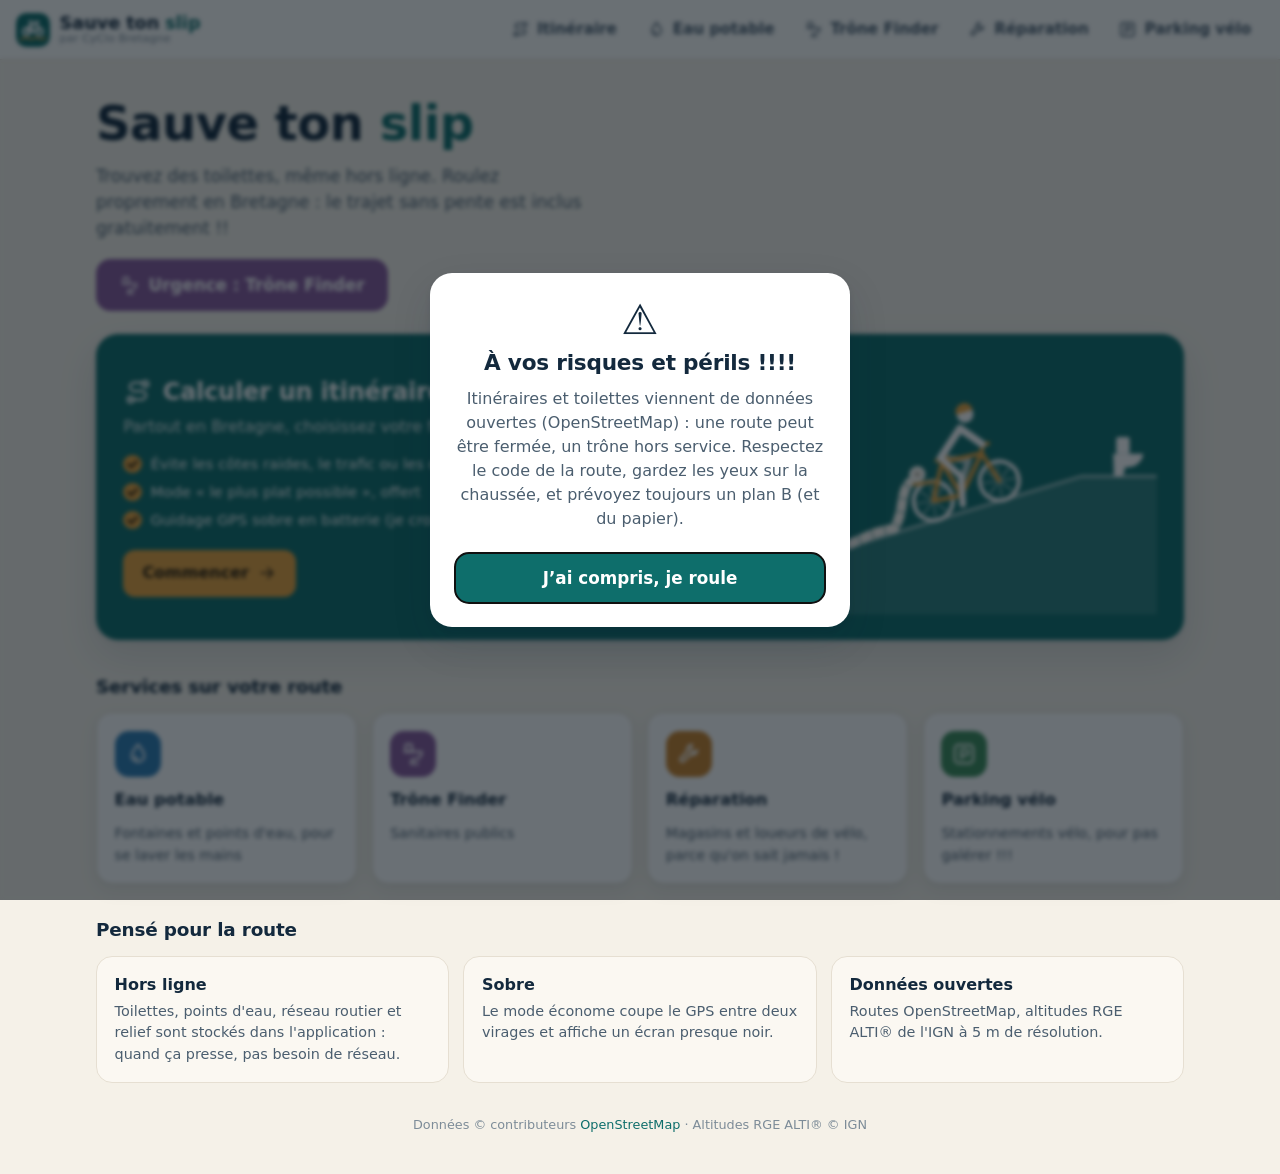
==== page/index.html @ 0b083598 "v0" ====
<!DOCTYPE html>
<html lang="fr">

<head>
	<meta charset="utf-8">
	<meta name="viewport" content="width=device-width, initial-scale=1, viewport-fit=cover">
	<meta http-equiv="Content-Security-Policy" content="default-src 'self'; script-src 'self'; style-src 'self' 'unsafe-inline'; img-src 'self' data: https://tile.openstreetmap.org; connect-src 'self'; worker-src 'self'; manifest-src 'self'; object-src 'none'; base-uri 'self'; form-action 'none'">
	<meta name="referrer" content="strict-origin-when-cross-origin">
	<title>Sauve ton slip</title>
	<meta name="description" content="Trouvez des toilettes même hors ligne, et roulez proprement en Bretagne : itinéraires vélo calculés sur votre téléphone, le trajet sans pente inclus gratuitement.">
	<link rel="manifest" href="../manifest.json">
	<meta name="theme-color" content="#F5F1E8" media="(prefers-color-scheme: light)">
	<meta name="theme-color" content="#0E1A24" media="(prefers-color-scheme: dark)">
	<meta name="apple-mobile-web-app-capable" content="yes">
	<meta name="mobile-web-app-capable" content="yes">
	<meta name="apple-mobile-web-app-title" content="Sauve ton slip">
	<link rel="apple-touch-icon" href="../img/apple-touch-icon.png">
	<link rel="icon" href="../img/logo.svg" type="image/svg+xml">
	<link rel="stylesheet" href="../css/cyclo.css">
	<style>
		.hero { padding: 2.2rem 0 1.4rem; }
		.hero h1 { font-size: clamp(1.9rem, 5vw, 3rem); font-weight: 800; max-width: 16ch; }
		.hero h1 em { font-style: normal; color: var(--brand); }
		.hero p { margin-top: .7rem; font-size: 1.08rem; color: var(--ink-2); max-width: 46ch; }

		.cta {
			display: grid; grid-template-columns: 1.1fr 1fr; align-items: center; gap: 1.5rem;
			background: var(--cta-bg); color: #fff; border-radius: 22px; padding: 1.6rem 1.7rem;
			box-shadow: var(--shadow-lg); text-decoration: none !important; overflow: hidden; position: relative;
		}
		.cta h2 { font-size: 1.5rem; font-weight: 800; display: flex; align-items: center; gap: .6rem; }
		.cta p { opacity: .9; margin-top: .45rem; }
		.cta ul { list-style: none; padding: 0; margin: .9rem 0 1.2rem; display: grid; gap: .35rem; font-size: .93rem; }
		.cta li { display: flex; align-items: center; gap: .55rem; }
		.cta li::before {
			content: ""; flex: none; width: 1.15rem; height: 1.15rem; border-radius: 50%;
			background: var(--accent) url("data:image/svg+xml,%3Csvg xmlns='http://www.w3.org/2000/svg' viewBox='0 0 16 16'%3E%3Cpath d='M4.5 8.3 7 10.7l4.6-5' fill='none' stroke='%232A1B05' stroke-width='2' stroke-linecap='round' stroke-linejoin='round'/%3E%3C/svg%3E") center / 100% no-repeat;
		}
		.cta .go { display: inline-flex; align-items: center; gap: .5rem; background: var(--accent); color: #2A1B05;
			font-weight: 750; padding: .7rem 1.2rem; border-radius: 12px; }
		.cta .go .icon { transition: transform .2s; }
		.cta:hover .go .icon { transform: translateX(4px); }
		.cta svg.art { width: 100%; height: auto; }
		.hero .sos { margin-top: 1.1rem; background: var(--c-toilet); border-color: var(--c-toilet); color: #fff; font-weight: 750; }
		.hero .sos:hover { filter: brightness(1.08); }

		.section-title { font-size: 1.15rem; font-weight: 750; margin: 2.2rem 0 .9rem; }
		.tiles { display: grid; grid-template-columns: repeat(4, 1fr); gap: .9rem; }
		.tile {
			display: flex; flex-direction: column; gap: .7rem; padding: 1.1rem; border-radius: var(--radius);
			background: var(--surface); border: 1px solid var(--line); box-shadow: var(--shadow);
			color: var(--ink); text-decoration: none !important; transition: transform .15s, box-shadow .15s;
		}
		.tile:hover { transform: translateY(-3px); box-shadow: var(--shadow-lg); }
		.tile .badge { width: 46px; height: 46px; border-radius: 14px; display: grid; place-items: center; color: #fff; }
		.tile .badge .icon { width: 26px; height: 26px; }
		.tile strong { font-size: 1.02rem; }
		.tile span { font-size: .88rem; color: var(--ink-2); }

		.why { display: grid; grid-template-columns: repeat(3, 1fr); gap: .9rem; }
		.why div { padding: 1rem 1.1rem; border-radius: var(--radius); background: var(--surface-2); border: 1px solid var(--line); }
		.why strong { display: block; margin-bottom: .25rem; }
		.why p { font-size: .9rem; color: var(--ink-2); }

		@media (max-width: 899px) {
			.cta { grid-template-columns: 1fr; padding: 1.3rem; }
			.cta svg.art { order: -1; max-height: 120px; }
			.tiles { grid-template-columns: repeat(2, 1fr); }
			.why { grid-template-columns: 1fr; }
			.hero { padding-top: 1.4rem; }
		}
	</style>
</head>

<body data-page="home">
	<main class="container">
		<section class="hero">
			<h1>Sauve ton <em>slip</em></h1>
			<p>Trouvez des toilettes, même hors ligne. Roulez proprement en Bretagne&nbsp;: le trajet sans pente est inclus gratuitement&nbsp;!!</p>
			<a class="btn btn-lg sos" href="../page/trone-finder/"><svg class="icon" aria-hidden="true"><use href="../img/icons.svg#i-toilet"/></svg>Urgence&nbsp;: Trône Finder</a>
		</section>

		<a class="cta" href="../page/route/">
			<div>
				<h2><svg class="icon" aria-hidden="true"><use href="../img/icons.svg#i-route"/></svg>Calculer un itinéraire</h2>
				<p>Partout en Bretagne, choisissez votre façon de rouler.</p>
				<ul>
					<li>Évite les côtes raides, le trafic ou les chemins</li>
					<li>Mode « le plus plat possible », offert</li>
					<li>Guidage GPS sobre en batterie (je crois, et j’espère pour vous)</li>
				</ul>
				<span class="go">Commencer <svg class="icon" aria-hidden="true"><use href="../img/icons.svg#i-arrow"/></svg></span>
			</div>
			<svg class="art" viewBox="0 0 320 170" role="img" aria-label="Un cycliste grimpe une côte vers un trône en déroulant du papier toilette derrière lui">
				<path d="M0 160 L270 78 H320 V170 H0z" fill="rgba(255,255,255,.12)"/><path d="M0 160 L270 78 H320" fill="none" stroke="rgba(255,255,255,.55)" stroke-width="2"/>
				<g transform="translate(300 78)" fill="#fff">
				<rect x="-7" y="-26" width="9" height="11" rx="1.5"/><path d="M-9 -15h20a10 10 0 0 1-10 9h-2l-1.5 6h-6z"/>
			</g>
				<g fill="none" stroke-linecap="butt">
				<path d="M157.7 80.8C147.7 86.8 153 102 145 113Q134 114.3 123 120.1Q112 125.5 101 126.8Q90 127.7 79 133.5Q68 138.8 57 140.2Q46 141 35 146.9Q24 152.2 13 153.6Q2 154.4 -9 160.2Q-20 165.6 -31 166.9" stroke="#FFFDF6" stroke-width="6.5"/>
				<path d="M157.7 80.8C147.7 86.8 153 102 145 113Q134 114.3 123 120.1Q112 125.5 101 126.8Q90 127.7 79 133.5Q68 138.8 57 140.2Q46 141 35 146.9Q24 152.2 13 153.6Q2 154.4 -9 160.2Q-20 165.6 -31 166.9" stroke="rgba(14,110,107,.45)" stroke-width="6.5" stroke-dasharray="1 8"><animate attributeName="stroke-dashoffset" from="0" to="-18" dur="1.1s" repeatCount="indefinite"/></path>
			</g>
				<g transform="translate(175 106.9) rotate(-16.9)" fill="none" stroke-linecap="round" stroke-linejoin="round">
				<path d="M13 -39L25.1 -25L13 -11" stroke="#C9D8D6" stroke-width="4.2" opacity=".9"><animate attributeName="d" dur="1.1s" repeatCount="indefinite" values="M13 -39L25.1 -25L13 -11;M13 -39L26.5 -26.4L13.5 -13.3;M13 -39L28 -28.2L14.8 -15.2;M13 -39L29.2 -30.1L16.7 -16.5;M13 -39L30.1 -31.8L19 -17;M13 -39L30.4 -32.7L21.3 -16.5;M13 -39L30.3 -32.4L23.2 -15.2;M13 -39L29.7 -31.1L24.5 -13.3;M13 -39L28.7 -29.1L25 -11;M13 -39L27.1 -27L24.5 -8.7;M13 -39L25.3 -25.1L23.2 -6.8;M13 -39L23.6 -23.8L21.3 -5.5;M13 -39L22.6 -23.2L19 -5;M13 -39L22.4 -23.1L16.7 -5.5;M13 -39L22.9 -23.4L14.8 -6.8;M13 -39L23.8 -24L13.5 -8.7;M13 -39L25.1 -25L13 -11"/></path>
				<circle cx="0" cy="-13" r="13" stroke="#fff" stroke-width="2.6"/><g><path d="M-11 -13H11M0 -24V-2M-7.8 -20.8L7.8 -5.2M-7.8 -5.2L7.8 -20.8" stroke="rgba(255,255,255,.55)" stroke-width="1"/><animateTransform attributeName="transform" type="rotate" from="0 0 -13" to="360 0 -13" dur="1.1s" repeatCount="indefinite"/></g>
				<circle cx="46" cy="-13" r="13" stroke="#fff" stroke-width="2.6"/><g><path d="M35 -13H57M46 -24V-2M38.2 -20.8L53.8 -5.2M38.2 -5.2L53.8 -20.8" stroke="rgba(255,255,255,.55)" stroke-width="1"/><animateTransform attributeName="transform" type="rotate" from="0 46 -13" to="360 46 -13" dur="1.1s" repeatCount="indefinite"/></g>
				<path d="M0 -13L19 -11L13 -36ZM13 -36L40 -34L19 -11M40 -34L46 -13M10 -38h7M40 -34l2-5h4" stroke="#E8A33D" stroke-width="2.8"/>
				<path d="M4 -25L-9 -27" stroke="#E8A33D" stroke-width="2.2"/>
				<circle cx="-5" cy="-33" r="5.5" fill="#FFFDF6" stroke="none"/><circle cx="-5" cy="-33" r="1.8" fill="#C7BFAF" stroke="none"/>
				<g><path d="M25 -11L13 -11" stroke="#fff" stroke-width="2"/><animateTransform attributeName="transform" type="rotate" from="0 19 -11" to="360 19 -11" dur="1.1s" repeatCount="indefinite"/></g>
				<path d="M13 -39L31 -54L42 -40" stroke="#fff" stroke-width="5"/>
				<circle cx="37" cy="-62" r="5.6" fill="#fff" stroke="none"/>
				<path d="M31 -63.5a6 6 0 0 1 12 0z" fill="#E8A33D" stroke="none"/>
				<path d="M13 -39L28.7 -29.1L25 -11" stroke="#fff" stroke-width="4.2" opacity="1"><animate attributeName="d" dur="1.1s" repeatCount="indefinite" values="M13 -39L28.7 -29.1L25 -11;M13 -39L27.1 -27L24.5 -8.7;M13 -39L25.3 -25.1L23.2 -6.8;M13 -39L23.6 -23.8L21.3 -5.5;M13 -39L22.6 -23.2L19 -5;M13 -39L22.4 -23.1L16.7 -5.5;M13 -39L22.9 -23.4L14.8 -6.8;M13 -39L23.8 -24L13.5 -8.7;M13 -39L25.1 -25L13 -11;M13 -39L26.5 -26.4L13.5 -13.3;M13 -39L28 -28.2L14.8 -15.2;M13 -39L29.2 -30.1L16.7 -16.5;M13 -39L30.1 -31.8L19 -17;M13 -39L30.4 -32.7L21.3 -16.5;M13 -39L30.3 -32.4L23.2 -15.2;M13 -39L29.7 -31.1L24.5 -13.3;M13 -39L28.7 -29.1L25 -11"/></path>
			</g>
			</svg>
		</a>

		<h2 class="section-title">Services sur votre route</h2>
		<div class="tiles">
			<a class="tile" href="../page/water/">
				<div class="badge" style="background: var(--c-water)"><svg class="icon"><use href="../img/icons.svg#i-water"/></svg></div>
				<strong>Eau potable</strong><span>Fontaines et points d'eau, pour se laver les mains</span>
			</a>
			<a class="tile" href="../page/trone-finder/">
				<div class="badge" style="background: var(--c-toilet)"><svg class="icon"><use href="../img/icons.svg#i-toilet"/></svg></div>
				<strong>Trône Finder</strong><span>Sanitaires publics</span>
			</a>
			<a class="tile" href="../page/repair/">
				<div class="badge" style="background: var(--c-repair)"><svg class="icon"><use href="../img/icons.svg#i-repair"/></svg></div>
				<strong>Réparation</strong><span>Magasins et loueurs de vélo, parce qu'on sait jamais !</span>
			</a>
			<a class="tile" href="../page/parking/">
				<div class="badge" style="background: var(--c-parking)"><svg class="icon"><use href="../img/icons.svg#i-parking"/></svg></div>
				<strong>Parking vélo</strong><span>Stationnements vélo, pour pas galérer !!!</span>
			</a>
		</div>

		<h2 class="section-title">Pensé pour la route</h2>
		<div class="why">
			<div><strong>Hors ligne</strong><p>Toilettes, points d'eau, réseau routier et relief sont stockés dans l'application : quand ça presse, pas besoin de réseau.</p></div>
			<div><strong>Sobre</strong><p>Le mode économe coupe le GPS entre deux virages et affiche un écran presque noir.</p></div>
			<div><strong>Données ouvertes</strong><p>Routes OpenStreetMap, altitudes RGE ALTI® de l'IGN à 5 m de résolution.</p></div>
		</div>
	</main>

	<footer class="footer">
		Données © contributeurs <a href="https://www.openstreetmap.org/copyright" target="_blank" rel="noopener">OpenStreetMap</a> · Altitudes RGE ALTI® © IGN
	</footer>
	<script src="../js/script/layout.js"></script>
</body>

</html>
---- css/cyclo.css ----
/* ==========================================================================
   Sauve ton slip — feuille de style unique (remplace Bulma)
   Palette « côte bretonne » : sable, encre marine, vert océan, ocre d'ajonc.
   ========================================================================== */

:root {
	--bg: #F5F1E8;            /* sable clair */
	--surface: #FFFFFF;
	--surface-2: #FBF8F2;
	--line: #E6DFD2;
	--ink: #13293D;           /* encre marine */
	--ink-2: #4B5E6F;
	--ink-3: #7D8C98;
	--brand: #0E6E6B;         /* vert océan */
	--brand-strong: #0A5452;
	--brand-soft: #DCEFEC;
	--on-brand: #FFFFFF;
	--accent: #E8A33D;        /* ocre / ajonc */
	--cta-bg: #0E6E6B;
	--danger: #C8402F;

	--c-water: #2E7DB5;
	--c-toilet: #8A5A9E;
	--c-repair: #C9822B;
	--c-parking: #3C8D5A;
	--c-route: var(--brand);

	--radius: 16px;
	--radius-sm: 10px;
	--shadow: 0 1px 2px rgba(19, 41, 61, .06), 0 6px 20px rgba(19, 41, 61, .07);
	--shadow-lg: 0 2px 6px rgba(19, 41, 61, .08), 0 16px 40px rgba(19, 41, 61, .12);
	--appbar-h: 60px;
	--tabbar-h: 0px;
	--font: system-ui, -apple-system, "Segoe UI", Roboto, "Helvetica Neue", Arial, sans-serif;
	color-scheme: light;
}

@media (prefers-color-scheme: dark) {
	:root {
		--bg: #0E1A24;
		--surface: #152431;
		--surface-2: #1A2C3B;
		--line: #26394A;
		--ink: #E8EEF2;
		--ink-2: #A9B8C4;
		--ink-3: #7B8D9B;
		--brand: #2BA59F;
		--brand-strong: #49C2BB;
		--brand-soft: #173D3E;
		--on-brand: #04201F;
		--cta-bg: #12514E;
		--shadow: 0 1px 2px rgba(0, 0, 0, .3), 0 6px 20px rgba(0, 0, 0, .25);
		--shadow-lg: 0 2px 6px rgba(0, 0, 0, .35), 0 16px 40px rgba(0, 0, 0, .4);
		color-scheme: dark;
	}
}

@media (max-width: 899px) {
	:root { --tabbar-h: calc(64px + env(safe-area-inset-bottom)); --appbar-h: 56px; }
}

/* ---------------------------------------------------------------- base */
*, *::before, *::after { box-sizing: border-box; }
html { -webkit-text-size-adjust: 100%; }
body {
	margin: 0; min-height: 100dvh;
	background: var(--bg); color: var(--ink);
	font: 16px/1.5 var(--font);
	-webkit-font-smoothing: antialiased;
	padding-bottom: var(--tabbar-h);
}
a { color: var(--brand); text-decoration: none; }
a:hover { text-decoration: underline; }
h1, h2, h3 { margin: 0; line-height: 1.2; letter-spacing: -0.01em; }
p { margin: 0; }
button, input { font: inherit; color: inherit; }
.is-hidden { display: none !important; }
.muted { color: var(--ink-2); }
.small { font-size: .85rem; }
.tiny { font-size: .75rem; color: var(--ink-3); }
.icon { width: 1.25em; height: 1.25em; flex: none; vertical-align: -0.25em; }
.sr-only { position: absolute; width: 1px; height: 1px; overflow: hidden; clip: rect(0 0 0 0); }

/* ---------------------------------------------------------------- barre du haut */
.appbar {
	position: sticky; top: 0; z-index: 50;
	height: var(--appbar-h);
	display: flex; align-items: center; gap: 1.5rem;
	padding: 0 max(1rem, env(safe-area-inset-left));
	background: color-mix(in srgb, var(--surface) 88%, transparent);
	backdrop-filter: saturate(1.4) blur(10px);
	-webkit-backdrop-filter: saturate(1.4) blur(10px);
	border-bottom: 1px solid var(--line);
}
.brand { display: flex; align-items: center; gap: .6rem; color: var(--ink); font-weight: 750; font-size: 1.1rem; }
.brand:hover { text-decoration: none; }
.brand img { width: 34px; height: 34px; border-radius: 10px; }
.brand-nom { display: flex; flex-direction: column; line-height: 1.1; }
.brand-nom b { font-weight: inherit; }
.brand-nom span { color: var(--brand); font-weight: 800; }
.brand-nom small { font-size: .7rem; font-weight: 500; color: var(--ink-3); letter-spacing: .01em; }
.topnav { display: flex; gap: .25rem; margin-left: auto; }
.topnav a {
	display: flex; align-items: center; gap: .45rem;
	padding: .5rem .8rem; border-radius: 999px;
	color: var(--ink-2); font-weight: 550; font-size: .95rem;
}
.topnav a:hover { background: var(--surface-2); color: var(--ink); text-decoration: none; }
.topnav a[aria-current="page"] { background: var(--brand-soft); color: var(--brand-strong); }

/* ---------------------------------------------------------------- barre d'onglets (mobile) */
.tabbar { display: none; }
@media (max-width: 899px) {
	.topnav { display: none; }
	.tabbar {
		display: grid; grid-template-columns: repeat(5, 1fr);
		position: fixed; left: 0; right: 0; bottom: 0; z-index: 60;
		height: var(--tabbar-h); padding-bottom: env(safe-area-inset-bottom);
		background: var(--surface); border-top: 1px solid var(--line);
	}
	.tabbar a {
		display: flex; flex-direction: column; align-items: center; justify-content: center; gap: 3px;
		color: var(--ink-3); font-size: .7rem; font-weight: 600; text-decoration: none;
	}
	.tabbar a .icon { width: 24px; height: 24px; }
	.tabbar a[aria-current="page"] { color: var(--brand); }
	.tabbar a[aria-current="page"] .icon { background: var(--brand-soft); border-radius: 999px; padding: 3px 14px; width: 54px; height: 30px; }
}

/* ---------------------------------------------------------------- composants */
.container { width: 100%; max-width: 1120px; margin: 0 auto; padding: 0 1rem; }

.card {
	background: var(--surface); border: 1px solid var(--line);
	border-radius: var(--radius); box-shadow: var(--shadow);
	padding: 1.1rem 1.2rem;
}
.card + .card { margin-top: .9rem; }
.card-title { display: flex; align-items: center; gap: .5rem; font-size: 1rem; font-weight: 700; margin-bottom: .8rem; }
.card-title .icon { color: var(--brand); }

.btn {
	display: inline-flex; align-items: center; justify-content: center; gap: .5rem;
	min-height: 42px; padding: .55rem 1rem;
	border-radius: var(--radius-sm); border: 1px solid var(--line);
	background: var(--surface); color: var(--ink);
	font-weight: 650; font-size: .95rem; cursor: pointer;
	transition: background .15s, border-color .15s, transform .1s;
}
.btn:hover { border-color: var(--ink-3); text-decoration: none; }
.btn:active { transform: scale(.98); }
.btn-primary { background: var(--brand); border-color: var(--brand); color: var(--on-brand); }
.btn-primary:hover { background: var(--brand-strong); border-color: var(--brand-strong); }
.btn-ghost { background: transparent; border-color: transparent; color: var(--ink-2); }
.btn-ghost:hover { background: var(--surface-2); border-color: transparent; }
.btn-sm { min-height: 34px; padding: .35rem .75rem; font-size: .85rem; border-radius: 8px; }
.btn-lg { min-height: 52px; padding: .75rem 1.4rem; font-size: 1.05rem; border-radius: 14px; }
.btn-block { width: 100%; }
.btn-row { display: flex; gap: .6rem; flex-wrap: wrap; }
.btn-row .btn-primary { flex: 1; }

/* sélecteur segmenté (profils) */
.segmented { display: grid; grid-template-columns: repeat(4, 1fr); gap: 4px; padding: 4px; background: var(--surface-2); border: 1px solid var(--line); border-radius: 12px; }
.segmented button {
	border: 0; background: transparent; border-radius: 9px; padding: .45rem .3rem;
	font-size: .85rem; font-weight: 600; color: var(--ink-2); cursor: pointer;
}
.segmented button.is-active { background: var(--surface); color: var(--brand-strong); box-shadow: 0 1px 3px rgba(19, 41, 61, .15); }

/* curseurs */
.field { margin-top: .9rem; }
.field label { display: flex; justify-content: space-between; font-size: .88rem; font-weight: 600; color: var(--ink-2); }
.field label output, .field label span.val { color: var(--ink); font-variant-numeric: tabular-nums; }
input[type=range] { width: 100%; accent-color: var(--brand); margin: .35rem 0 0; }
input[type=range]:disabled { opacity: .4; }
.check { display: inline-flex; align-items: center; gap: .45rem; font-size: .9rem; color: var(--ink-2); cursor: pointer; }
.check input { accent-color: var(--brand); width: 18px; height: 18px; }
.checks { display: flex; gap: 1.2rem; flex-wrap: wrap; margin-top: 1rem; }

/* interrupteur */
.switch { display: flex; align-items: center; justify-content: space-between; gap: 1rem; cursor: pointer; }
.switch input { appearance: none; -webkit-appearance: none; width: 46px; height: 28px; border-radius: 999px; background: var(--line); position: relative; flex: none; cursor: pointer; transition: background .2s; }
.switch input::after { content: ""; position: absolute; top: 3px; left: 3px; width: 22px; height: 22px; border-radius: 50%; background: #fff; box-shadow: 0 1px 3px rgba(0, 0, 0, .25); transition: transform .2s; }
.switch input:checked { background: var(--brand); }
.switch input:checked::after { transform: translateX(18px); }

/* repli (details) */
details.fold > summary { list-style: none; cursor: pointer; display: flex; align-items: center; gap: .5rem; font-weight: 700; }
details.fold > summary::-webkit-details-marker { display: none; }
details.fold > summary .icon.chev { margin-left: auto; color: var(--ink-3); transition: transform .2s; }
details.fold[open] > summary .icon.chev { transform: rotate(180deg); }
details.fold > summary .icon:first-child { color: var(--brand); }
details.fold-sub { margin-top: .8rem; border-top: 1px solid var(--line); padding-top: .7rem; }
details.fold-sub > summary { font-weight: 600; font-size: .9rem; color: var(--ink-2); }
.speeds { margin-top: 1.2rem; padding-top: .9rem; border-top: 1px dashed var(--line); }
.speeds-title { font-weight: 700; font-size: .95rem; }

/* statistiques */
.stats { display: grid; grid-template-columns: repeat(4, 1fr); gap: .5rem; }
.stat { background: var(--surface-2); border-radius: 12px; padding: .55rem .6rem; }
.stat .k { display: flex; align-items: center; gap: .3rem; font-size: .72rem; font-weight: 600; color: var(--ink-3); text-transform: uppercase; letter-spacing: .04em; }
.stat .k .icon { width: 14px; height: 14px; }
.stat .v { font-size: 1.15rem; font-weight: 750; font-variant-numeric: tabular-nums; white-space: nowrap; }

/* pastille */
.pill {
	display: inline-flex; align-items: center; gap: .5rem;
	background: var(--surface); color: var(--ink); border: 1px solid var(--line);
	border-radius: 999px; padding: .45rem .9rem .45rem .5rem; box-shadow: var(--shadow);
	font-weight: 650;
}
.pill .dot { width: 30px; height: 30px; border-radius: 50%; display: grid; place-items: center; color: #fff; }
.pill .dot .icon { width: 18px; height: 18px; }

/* légende des pentes */
.legend { display: flex; flex-wrap: wrap; gap: .35rem .9rem; font-size: .78rem; color: var(--ink-2); }
.legend i { display: inline-block; width: 18px; height: 6px; border-radius: 3px; margin-right: .3rem; vertical-align: middle; }

/* ---------------------------------------------------------------- mise en page panneau + carte
   ordinateur : panneau à gauche, carte plein écran à droite ; smartphone : carte en haut, panneau dessous */
.planner { display: grid; grid-template-columns: 410px 1fr; height: calc(100dvh - var(--appbar-h)); }
.panel { overflow-y: auto; padding: 1.1rem 1rem 1.5rem; border-right: 1px solid var(--line); background: var(--bg); }
.panel h1 { font-size: 1.45rem; font-weight: 800; margin: .2rem .2rem 1rem; }
.mapwrap { position: relative; }
.mapwrap #map { position: absolute; inset: 0; }
@media (max-width: 899px) {
	.planner { display: flex; flex-direction: column; height: auto; }
	.mapwrap { order: -1; height: 52dvh; }
	.panel { overflow: visible; border-right: 0; padding-top: .9rem; }
	.panel h1 { display: none; }
}

/* ---------------------------------------------------------------- pages de services */
.svc-head { display: flex; align-items: center; gap: .8rem; margin: .2rem .2rem 1rem; }
.svc-head .badge { width: 46px; height: 46px; border-radius: 14px; display: grid; place-items: center; color: #fff; flex: none; }
.svc-head .badge .icon { width: 26px; height: 26px; }
.svc-head h1 { margin: 0; }
.svc-head p { font-size: .88rem; color: var(--ink-2); margin-top: .15rem; }
@media (max-width: 899px) { .svc-head { margin-top: 0; } .svc-head h1 { display: block; font-size: 1.2rem; } }

.chips { display: flex; gap: .4rem; flex-wrap: wrap; margin-top: .85rem; }
.chip { border: 1px solid var(--line); background: var(--surface); border-radius: 999px; padding: .32rem .75rem;
	font-size: .85rem; font-weight: 600; color: var(--ink-2); cursor: pointer; }
.chip .n { color: var(--ink-3); font-weight: 500; margin-left: .2rem; }
.chip.is-active { background: var(--brand-soft); border-color: transparent; color: var(--brand-strong); }
.chip:not(.is-active) { opacity: .75; }

.poi-list { list-style: none; margin: 0; padding: 0; }
.poi-list li + li { border-top: 1px solid var(--line); }
.poi-list button { display: flex; align-items: center; gap: .75rem; width: 100%; padding: .6rem .4rem; border: 0; background: none;
	text-align: left; border-radius: 10px; cursor: pointer; }
.poi-list button:hover { background: var(--surface-2); }
.poi-list button.is-selected { background: var(--brand-soft); }
.poi-dot { width: 32px; height: 32px; border-radius: 50%; display: grid; place-items: center; color: #fff; flex: none; }
.poi-dot .icon { width: 17px; height: 17px; }
.poi-main { flex: 1; min-width: 0; }
.poi-main strong { display: block; white-space: nowrap; overflow: hidden; text-overflow: ellipsis; font-size: .93rem; }
.poi-main span { font-size: .8rem; color: var(--ink-3); }
.poi-dist { font-weight: 700; font-size: .88rem; font-variant-numeric: tabular-nums; color: var(--ink-2); white-space: nowrap; }

.detail-head { display: flex; align-items: flex-start; gap: .75rem; }
.detail-head .poi-dot { width: 40px; height: 40px; }
.detail-head .poi-dot .icon { width: 22px; height: 22px; }
.detail-head h2 { font-size: 1.1rem; font-weight: 750; }
.detail-head p { font-size: .85rem; color: var(--ink-2); }
.detail-close { margin-left: auto; }
.detail-msg { margin-top: .7rem; font-size: .88rem; color: var(--ink-2); }
.detail-msg:empty { display: none; }
#detail .stats { margin-top: .9rem; grid-template-columns: repeat(3, 1fr); }
#detail .btn-row { margin-top: .9rem; }

/* ---------------------------------------------------------------- pied de page */
.footer { padding: 2rem 1rem 2.5rem; text-align: center; font-size: .8rem; color: var(--ink-3); }

/* ---------------------------------------------------------------- OpenLayers : contrôles harmonisés */
.ol-control { background: transparent !important; }
.ol-zoom button, .ol-control button {
	background: var(--surface) !important; color: var(--ink) !important;
	border: 1px solid var(--line) !important; border-radius: 10px !important;
	width: 36px !important; height: 36px !important; font-size: 1.2rem !important; margin: 3px !important;
	box-shadow: var(--shadow);
}
.ol-scale-line { background: color-mix(in srgb, var(--surface) 85%, transparent) !important; border-radius: 8px !important; }
.ol-scale-line-inner { color: var(--ink-2) !important; border-color: var(--ink-2) !important; }
.ol-attribution { border-radius: 8px 0 0 0 !important; }

/* ---------------------------------------------------------------- avertissements (layout.js : avertir) */
dialog.alerte {
	max-width: min(420px, calc(100vw - 2rem)); padding: 1.6rem 1.5rem 1.4rem; border: 0; border-radius: 22px;
	background: var(--surface); color: var(--ink); box-shadow: var(--shadow-lg); text-align: center;
}
dialog.alerte::backdrop { background: rgba(8, 18, 26, .6); backdrop-filter: blur(2px); }
dialog.alerte .alerte-emoji { font-size: 2.6rem; line-height: 1; margin-bottom: .6rem; }
dialog.alerte h2 { font-size: 1.35rem; font-weight: 800; }
dialog.alerte p { margin: .7rem 0 1.3rem; color: var(--ink-2); }
dialog.alerte .btn { width: 100%; justify-content: center; }
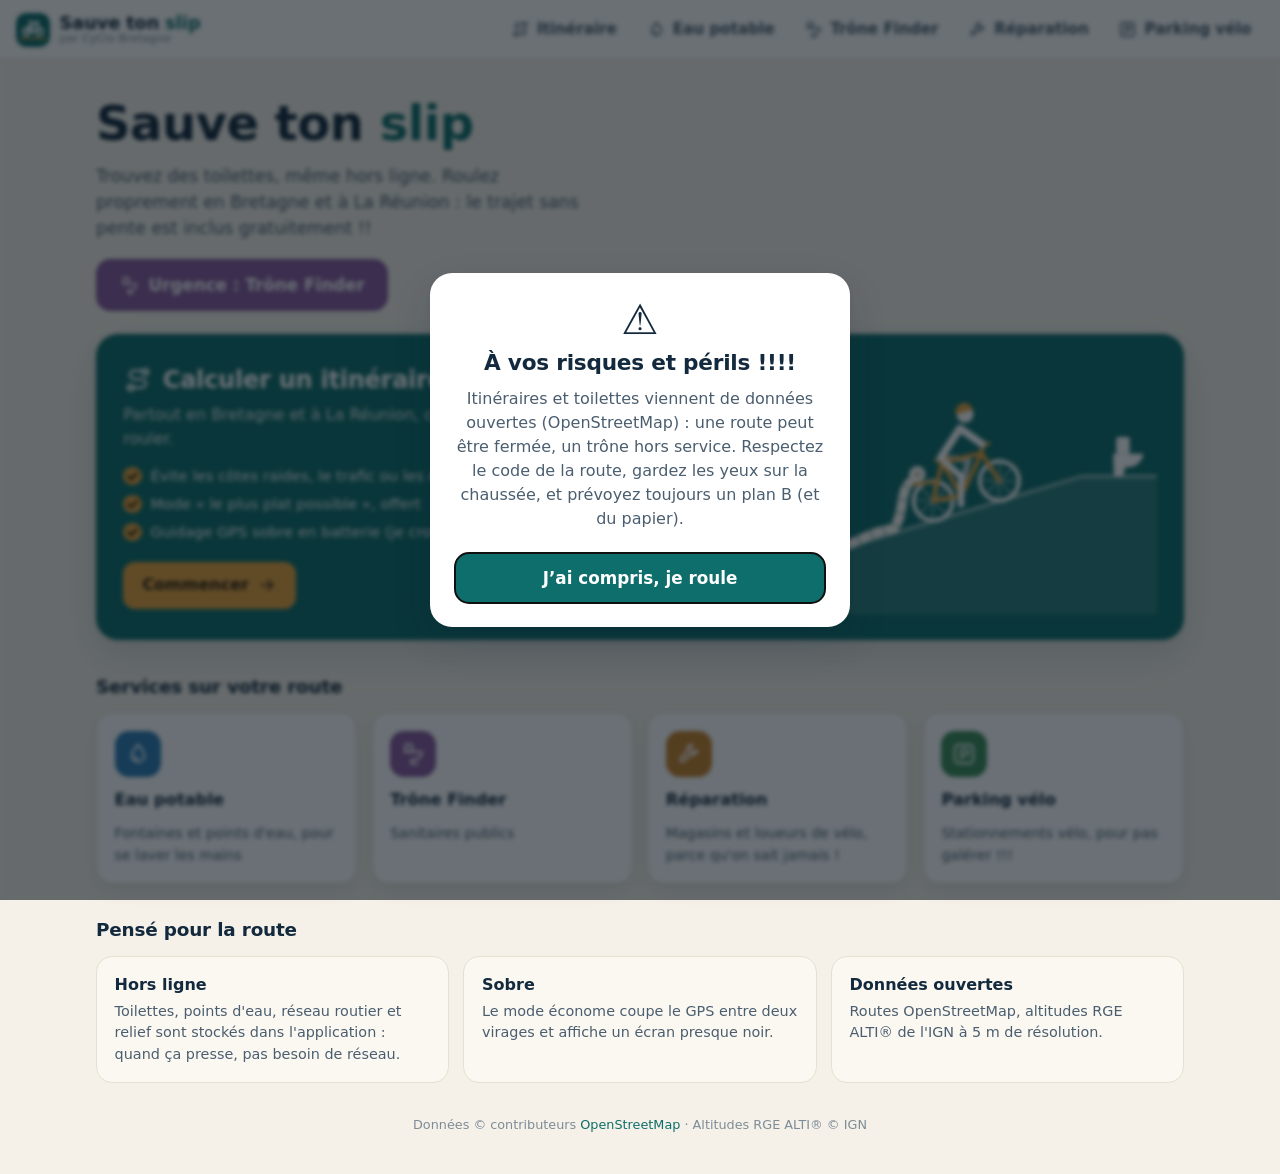
==== commit e3eda352: "ajout Réunion et coloration segment découpé" ====
--- a/page/index.html
+++ b/page/index.html
@@ -7,7 +7,7 @@
 	<meta http-equiv="Content-Security-Policy" content="default-src 'self'; script-src 'self'; style-src 'self' 'unsafe-inline'; img-src 'self' data: https://tile.openstreetmap.org; connect-src 'self'; worker-src 'self'; manifest-src 'self'; object-src 'none'; base-uri 'self'; form-action 'none'">
 	<meta name="referrer" content="strict-origin-when-cross-origin">
 	<title>Sauve ton slip</title>
-	<meta name="description" content="Trouvez des toilettes même hors ligne, et roulez proprement en Bretagne : itinéraires vélo calculés sur votre téléphone, le trajet sans pente inclus gratuitement.">
+	<meta name="description" content="Trouvez des toilettes même hors ligne, et roulez proprement en Bretagne et à La Réunion : itinéraires vélo calculés sur votre téléphone, le trajet sans pente inclus gratuitement.">
 	<link rel="manifest" href="../manifest.json">
 	<meta name="theme-color" content="#F5F1E8" media="(prefers-color-scheme: light)">
 	<meta name="theme-color" content="#0E1A24" media="(prefers-color-scheme: dark)">
@@ -76,14 +76,14 @@
 	<main class="container">
 		<section class="hero">
 			<h1>Sauve ton <em>slip</em></h1>
-			<p>Trouvez des toilettes, même hors ligne. Roulez proprement en Bretagne&nbsp;: le trajet sans pente est inclus gratuitement&nbsp;!!</p>
+			<p>Trouvez des toilettes, même hors ligne. Roulez proprement en Bretagne et à La Réunion&nbsp;: le trajet sans pente est inclus gratuitement&nbsp;!!</p>
 			<a class="btn btn-lg sos" href="../page/trone-finder/"><svg class="icon" aria-hidden="true"><use href="../img/icons.svg#i-toilet"/></svg>Urgence&nbsp;: Trône Finder</a>
 		</section>
 
 		<a class="cta" href="../page/route/">
 			<div>
 				<h2><svg class="icon" aria-hidden="true"><use href="../img/icons.svg#i-route"/></svg>Calculer un itinéraire</h2>
-				<p>Partout en Bretagne, choisissez votre façon de rouler.</p>
+				<p>Partout en Bretagne et à La Réunion, choisissez votre façon de rouler.</p>
 				<ul>
 					<li>Évite les côtes raides, le trafic ou les chemins</li>
 					<li>Mode « le plus plat possible », offert</li>
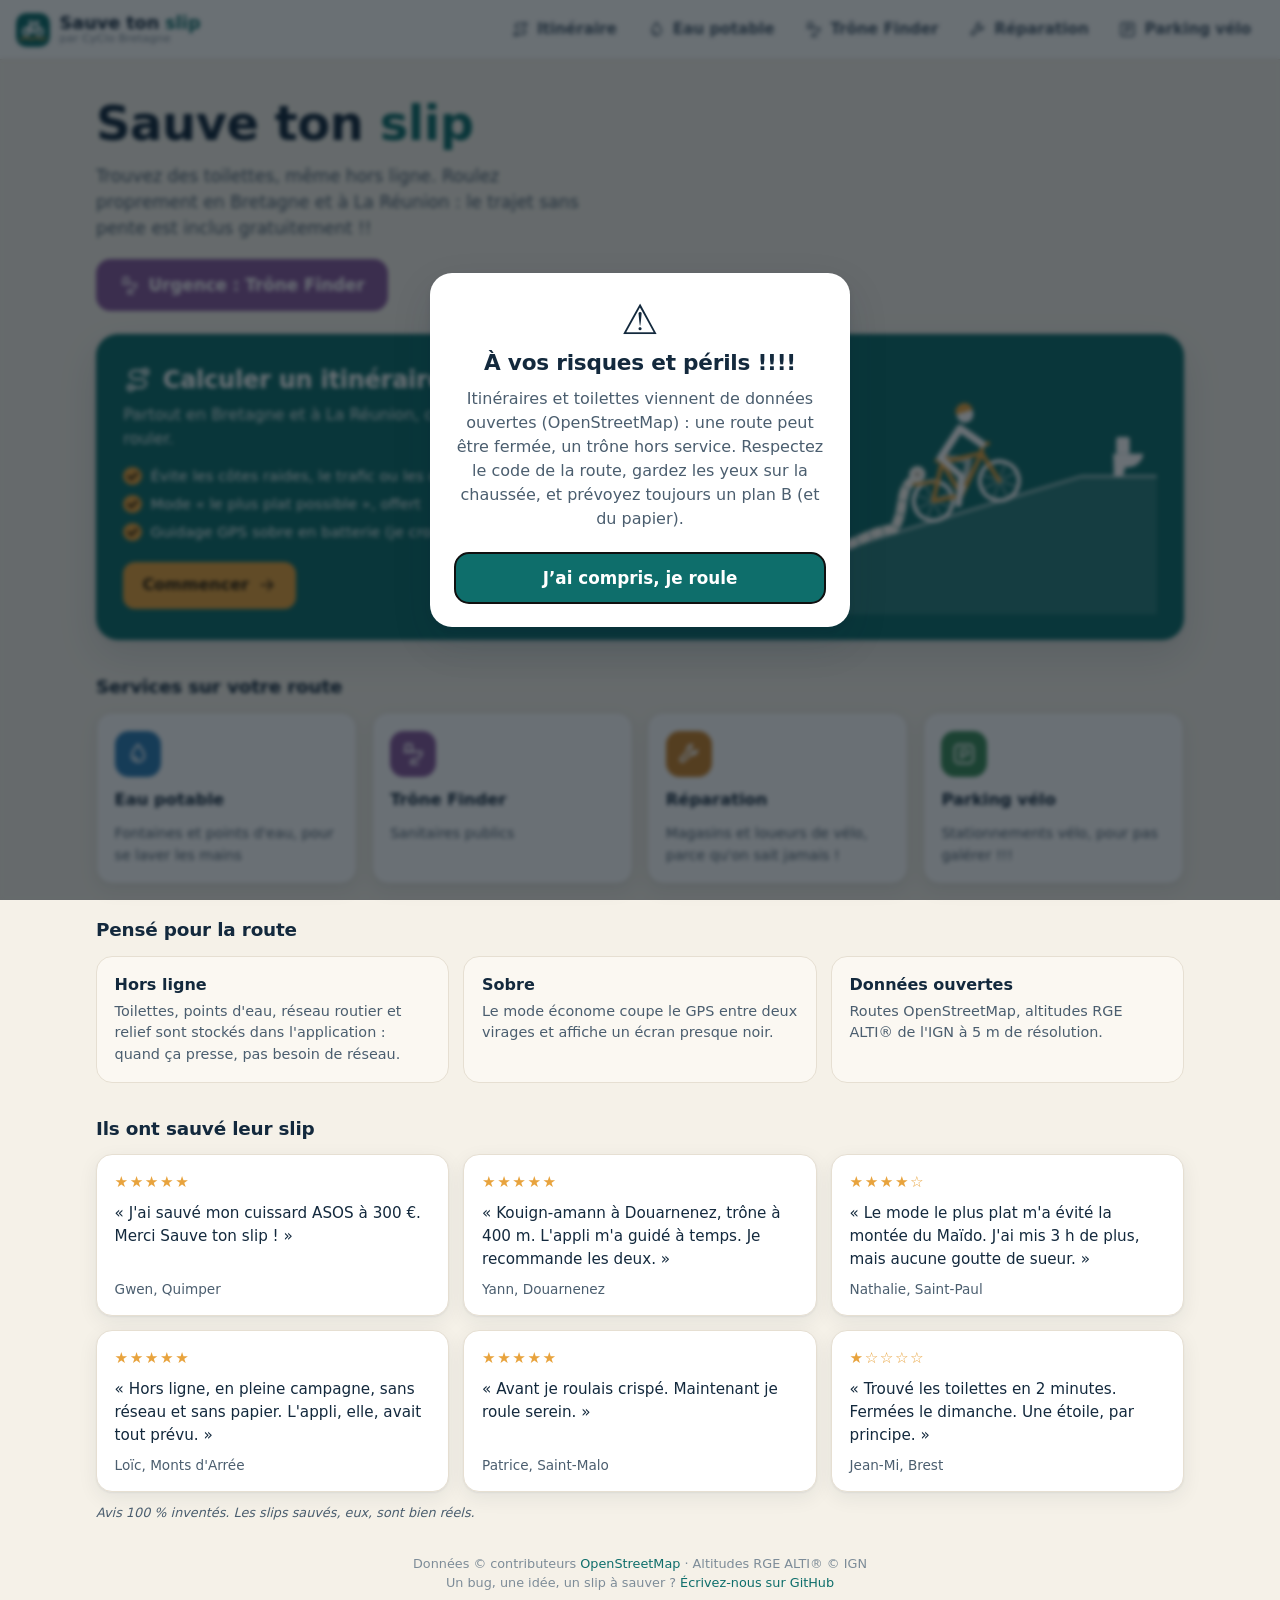
==== commit 8ba75be2: "avis utilisateur et contact" ====
--- a/page/index.html
+++ b/page/index.html
@@ -62,11 +62,19 @@
 		.why strong { display: block; margin-bottom: .25rem; }
 		.why p { font-size: .9rem; color: var(--ink-2); }
 
+		.avis { display: grid; grid-template-columns: repeat(3, 1fr); gap: .9rem; }
+		.avis figure { margin: 0; padding: 1rem 1.1rem; border-radius: var(--radius); background: var(--surface); border: 1px solid var(--line); box-shadow: var(--shadow); display: flex; flex-direction: column; gap: .5rem; }
+		.avis .stars { color: var(--accent); letter-spacing: .1em; font-size: .95rem; }
+		.avis blockquote { margin: 0; font-size: .95rem; }
+		.avis figcaption { margin-top: auto; font-size: .85rem; color: var(--ink-2); }
+		.avis-note { margin-top: .7rem; font-size: .8rem; color: var(--ink-2); font-style: italic; }
+
 		@media (max-width: 899px) {
 			.cta { grid-template-columns: 1fr; padding: 1.3rem; }
 			.cta svg.art { order: -1; max-height: 120px; }
 			.tiles { grid-template-columns: repeat(2, 1fr); }
 			.why { grid-template-columns: 1fr; }
+			.avis { grid-template-columns: 1fr; }
 			.hero { padding-top: 1.4rem; }
 		}
 	</style>
@@ -142,10 +150,21 @@
 			<div><strong>Sobre</strong><p>Le mode économe coupe le GPS entre deux virages et affiche un écran presque noir.</p></div>
 			<div><strong>Données ouvertes</strong><p>Routes OpenStreetMap, altitudes RGE ALTI® de l'IGN à 5 m de résolution.</p></div>
 		</div>
+		<h2 class="section-title">Ils ont sauvé leur slip</h2>
+		<div class="avis">
+			<figure><div class="stars" aria-label="5 étoiles sur 5">★★★★★</div><blockquote>«&nbsp;J'ai sauvé mon cuissard ASOS à 300&nbsp;€. Merci Sauve ton slip&nbsp;!&nbsp;»</blockquote><figcaption>Gwen, Quimper</figcaption></figure>
+			<figure><div class="stars" aria-label="5 étoiles sur 5">★★★★★</div><blockquote>«&nbsp;Kouign-amann à Douarnenez, trône à 400&nbsp;m. L'appli m'a guidé à temps. Je recommande les deux.&nbsp;»</blockquote><figcaption>Yann, Douarnenez</figcaption></figure>
+			<figure><div class="stars" aria-label="4 étoiles sur 5">★★★★☆</div><blockquote>«&nbsp;Le mode le plus plat m'a évité la montée du Maïdo. J'ai mis 3&nbsp;h de plus, mais aucune goutte de sueur.&nbsp;»</blockquote><figcaption>Nathalie, Saint-Paul</figcaption></figure>
+			<figure><div class="stars" aria-label="5 étoiles sur 5">★★★★★</div><blockquote>«&nbsp;Hors ligne, en pleine campagne, sans réseau et sans papier. L'appli, elle, avait tout prévu.&nbsp;»</blockquote><figcaption>Loïc, Monts d'Arrée</figcaption></figure>
+			<figure><div class="stars" aria-label="5 étoiles sur 5">★★★★★</div><blockquote>«&nbsp;Avant je roulais crispé. Maintenant je roule serein.&nbsp;»</blockquote><figcaption>Patrice, Saint-Malo</figcaption></figure>
+			<figure><div class="stars" aria-label="1 étoile sur 5">★☆☆☆☆</div><blockquote>«&nbsp;Trouvé les toilettes en 2&nbsp;minutes. Fermées le dimanche. Une étoile, par principe.&nbsp;»</blockquote><figcaption>Jean-Mi, Brest</figcaption></figure>
+		</div>
+		<p class="avis-note">Avis 100&nbsp;% inventés. Les slips sauvés, eux, sont bien réels.</p>
 	</main>
 
 	<footer class="footer">
-		Données © contributeurs <a href="https://www.openstreetmap.org/copyright" target="_blank" rel="noopener">OpenStreetMap</a> · Altitudes RGE ALTI® © IGN
+		Données © contributeurs <a href="https://www.openstreetmap.org/copyright" target="_blank" rel="noopener">OpenStreetMap</a> · Altitudes RGE ALTI® © IGN<br>
+		Un bug, une idée, un slip à sauver&nbsp;? <a href="https://github.com/t-loree/sauve-ton-slip/issues" target="_blank" rel="noopener">Écrivez-nous sur GitHub</a>
 	</footer>
 	<script src="../js/script/layout.js"></script>
 </body>
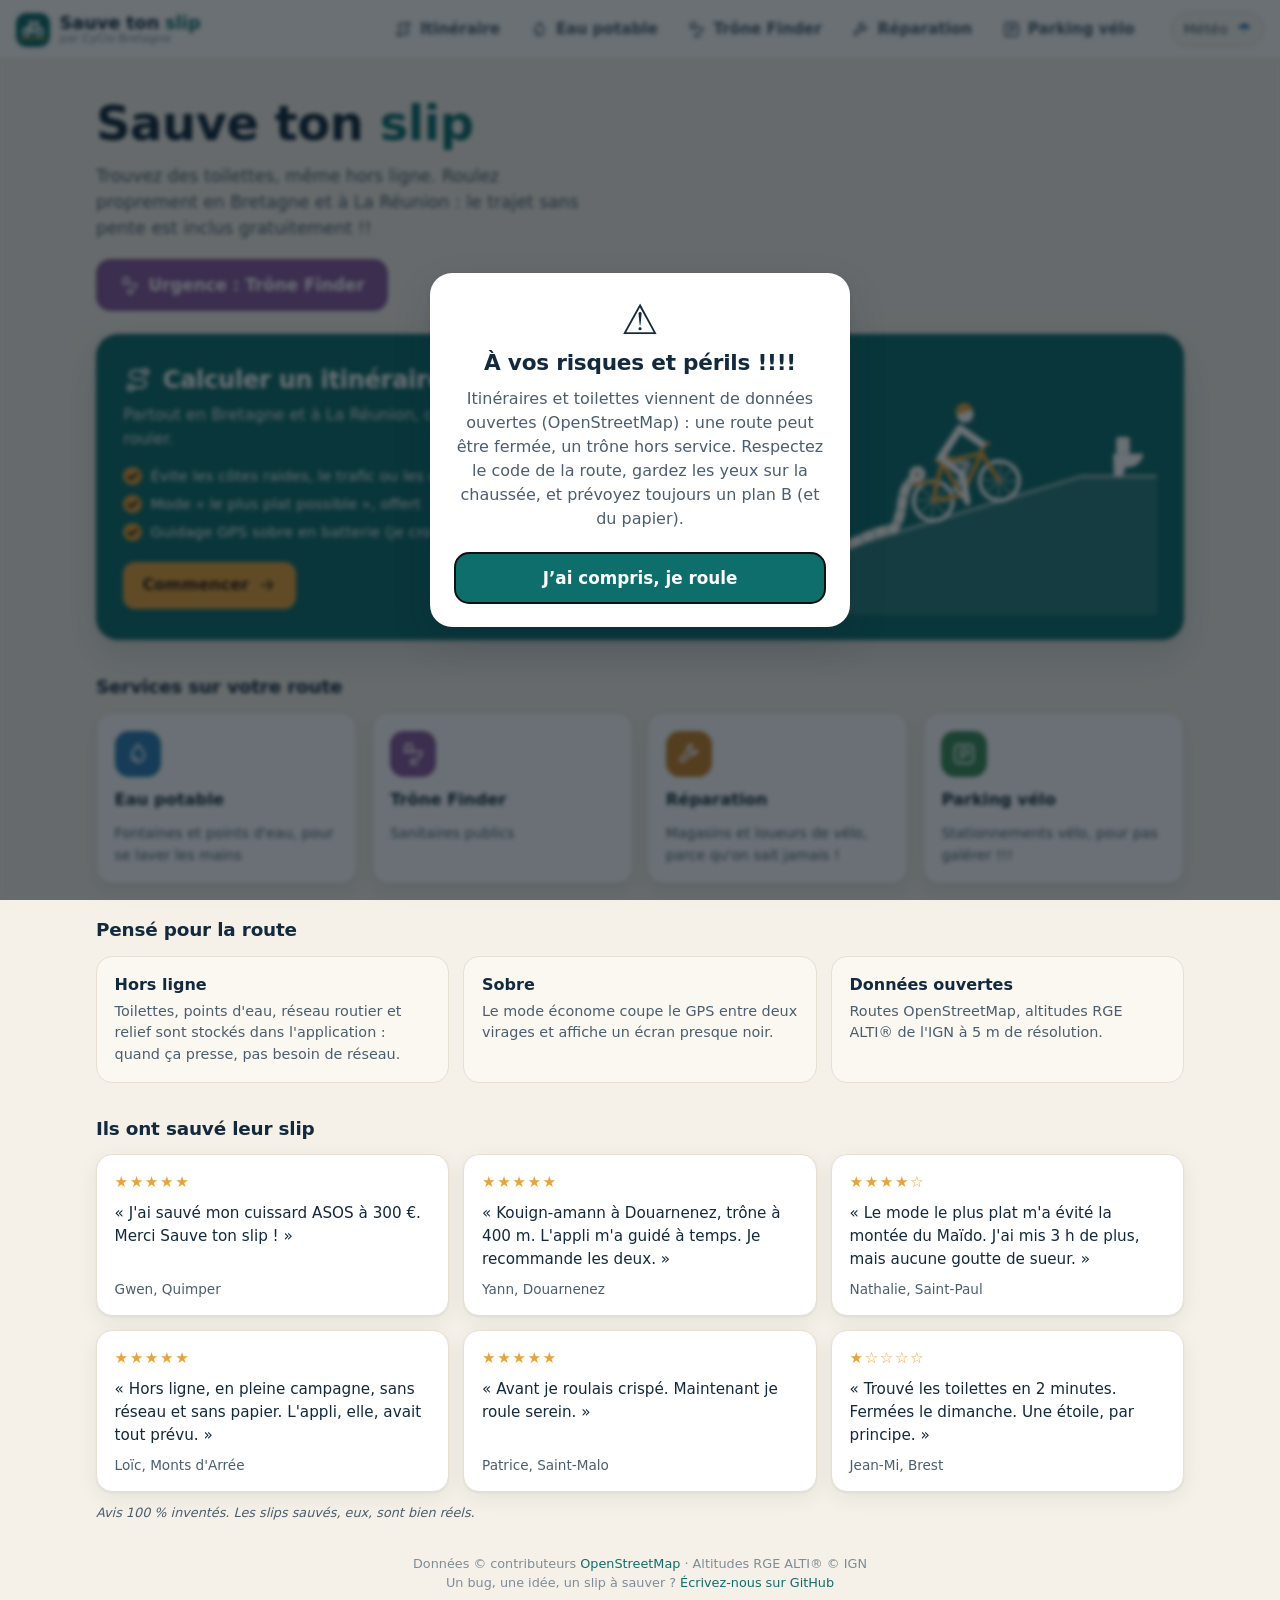
==== commit 363e6ca8: "ajout météo et détour" ====
--- a/page/index.html
+++ b/page/index.html
@@ -4,7 +4,7 @@
 <head>
 	<meta charset="utf-8">
 	<meta name="viewport" content="width=device-width, initial-scale=1, viewport-fit=cover">
-	<meta http-equiv="Content-Security-Policy" content="default-src 'self'; script-src 'self'; style-src 'self' 'unsafe-inline'; img-src 'self' data: https://tile.openstreetmap.org; connect-src 'self'; worker-src 'self'; manifest-src 'self'; object-src 'none'; base-uri 'self'; form-action 'none'">
+	<meta http-equiv="Content-Security-Policy" content="default-src 'self'; script-src 'self'; style-src 'self' 'unsafe-inline'; img-src 'self' data: https://tile.openstreetmap.org; connect-src 'self' https://api.open-meteo.com https://api.rainviewer.com https://tilecache.rainviewer.com; worker-src 'self'; manifest-src 'self'; object-src 'none'; base-uri 'self'; form-action 'none'">
 	<meta name="referrer" content="strict-origin-when-cross-origin">
 	<title>Sauve ton slip</title>
 	<meta name="description" content="Trouvez des toilettes même hors ligne, et roulez proprement en Bretagne et à La Réunion : itinéraires vélo calculés sur votre téléphone, le trajet sans pente inclus gratuitement.">
--- a/css/cyclo.css
+++ b/css/cyclo.css
@@ -294,3 +294,97 @@
 dialog.alerte h2 { font-size: 1.35rem; font-weight: 800; }
 dialog.alerte p { margin: .7rem 0 1.3rem; color: var(--ink-2); }
 dialog.alerte .btn { width: 100%; justify-content: center; }
+
+/* ---------------------------------------------------------------- météo (barre du haut, meteo.js) */
+.meteo {
+	display: flex; align-items: center; gap: .55rem; flex: none;
+	padding: .35rem .7rem; border-radius: 999px; cursor: pointer;
+	background: var(--surface-2); border: 1px solid var(--line); color: var(--ink-2);
+	font-size: .9rem; white-space: nowrap;
+}
+.meteo:hover { border-color: var(--ink-3); color: var(--ink); }
+.meteo-txt { display: flex; align-items: center; gap: .55rem; }
+.meteo-txt b { color: var(--ink); font-weight: 700; }
+.meteo-txt small { font-size: .7rem; color: var(--ink-3); }
+.meteo-vent, .meteo-hum { display: inline-flex; align-items: center; gap: .15rem; }
+.meteo-hum::before { content: "💧"; font-size: .75rem; }
+.meteo-fl { width: .9rem; height: .9rem; color: var(--brand); transition: transform .3s; }
+.meteo-pluie { color: var(--c-water); font-size: 1.05rem; line-height: 1; }
+@media (max-height: 700px) { .meteo-carte { height: 220px; } }
+@media (max-width: 899px) {
+	.meteo { margin-left: auto; gap: .4rem; padding: .3rem .55rem; font-size: .85rem; }
+	.meteo-hum { display: none; }   /* place comptée sur téléphone : température, vent, parapluie */
+}
+
+.meteo-dlg {
+	width: min(440px, calc(100vw - 1.5rem)); max-height: calc(100dvh - 1.5rem); padding: .9rem 1rem 1rem;
+	border: 1px solid var(--line); border-radius: var(--radius); box-shadow: var(--shadow-lg);
+	background: var(--surface); color: var(--ink); overflow: auto;
+}
+.meteo-dlg::backdrop { background: rgba(10, 20, 30, .45); }
+.meteo-tete { display: flex; align-items: center; justify-content: space-between; margin-bottom: .3rem; }
+.meteo-tete h2 { font-size: 1.15rem; }
+.meteo-fermer { padding: .2rem .55rem; }
+.meteo-ici { color: var(--ink-2); margin-bottom: .6rem; }
+.meteo-ici .btn { padding: .15rem .5rem; font-size: .8rem; margin-left: .2rem; }
+.meteo-cartes { position: relative; display: grid; gap: .4rem; }
+.meteo-carte { position: relative; height: 280px; border-radius: var(--radius-sm); overflow: hidden; border: 1px solid var(--line); }
+.meteo-ol { position: absolute; inset: 0; }
+.meteo-part { position: absolute; inset: 0; width: 100%; height: 100%; pointer-events: none; }
+.meteo-etiq {
+	position: absolute; left: .4rem; top: .4rem; padding: .1rem .45rem; border-radius: 999px;
+	background: color-mix(in srgb, var(--surface) 88%, transparent); font-size: .72rem; font-weight: 600; color: var(--ink-2);
+	pointer-events: none;
+}
+.meteo-attente {
+	position: absolute; inset: 0; display: grid; place-items: center; text-align: center; padding: 1rem;
+	background: color-mix(in srgb, var(--surface) 70%, transparent); color: var(--ink-2); font-weight: 600;
+}
+.meteo-temps { display: flex; align-items: flex-start; gap: .6rem; margin: .6rem 0 .3rem; flex-wrap: wrap; }
+.meteo-curseur { flex: 1; min-width: 12rem; display: flex; flex-direction: column; }
+.meteo-curseur input { width: 100%; margin: .35rem 0 .15rem; accent-color: var(--brand); }
+.meteo-temps output { min-width: 10.5rem; padding-top: .3rem; font-size: .85rem; font-variant-numeric: tabular-nums; color: var(--ink-2); }
+@media (max-width: 520px) { .meteo-temps output { min-width: 0; width: 100%; text-align: center; padding-top: 0; } }
+/* graphique sous le curseur : fond violet = risque, barre = pluie au point (mm/h) */
+.meteo-graph { width: 100%; height: 51px; display: block; cursor: pointer; overflow: visible; }
+.meteo-graph .g-sel { fill: var(--surface-2); stroke: var(--line); }
+.meteo-graph .g-base { stroke: var(--line); stroke-width: 1; }
+.meteo-graph .g-proba { fill: #6E3FC8; }
+.meteo-graph .g-mm.passe { opacity: .55; }
+.meteo-graph text { font-size: 10px; text-anchor: middle; fill: var(--ink-3); font-variant-numeric: tabular-nums; }
+.meteo-graph .g-lab.prevu { fill: var(--ink-2); }
+.meteo-graph .g-lab.sel { fill: var(--brand-strong); font-weight: 700; }
+.meteo-graph .g-val { fill: var(--ink); font-weight: 600; font-size: 9.5px; }
+.meteo-temps output.prevu { color: var(--brand-strong); font-weight: 600; }
+.meteo-play { padding: .25rem .6rem; }
+.meteo-proba { font-size: .92rem; margin: .3rem 0 .5rem; }
+.meteo-legende { display: flex; align-items: center; gap: .35rem; margin-bottom: .4rem; }
+.meteo-legende canvas { border-radius: 3px; background: #cfe0c8; }
+.meteo-sep { width: .6rem; }
+
+/* calcul en cours (itinéraire) : petite roue avant le texte d'état */
+.calcul::before {
+	content: ""; display: inline-block; width: .85em; height: .85em; margin-right: .45em; vertical-align: -.1em;
+	border: 2px solid var(--line); border-top-color: var(--brand); border-radius: 50%;
+	animation: tourne .8s linear infinite;
+}
+@keyframes tourne { to { transform: rotate(1turn); } }
+@media (prefers-reduced-motion: reduce) { .calcul::before { animation-duration: 2.4s; } }
+
+/* calcul long (itinéraire) : carte grisée et cycliste de l'accueil, seulement au-delà de 0,6 s pour ne pas
+   clignoter. L'opacité et le va-et-vient (transform) continuent même si le calcul occupe la page ; les roues
+   (SMIL) peuvent se figer pendant le mode « le plus plat ». */
+.calcul-carte {
+	position: absolute; inset: 0; z-index: 5; display: none; place-items: center; align-content: center; gap: .3rem;
+	background: rgba(14, 26, 36, .42); color: #fff; font-weight: 700; text-shadow: 0 1px 3px rgba(0, 0, 0, .5);
+	pointer-events: none;
+}
+.calcul-carte img { width: min(320px, 70%); height: auto; will-change: transform; animation: pedale 1.1s ease-in-out infinite alternate; }
+.mapwrap.calcul .calcul-carte { display: grid; opacity: 0; will-change: opacity; animation: apparait .35s ease .6s forwards; }
+.mapwrap #map { transition: filter .35s ease; }
+.mapwrap.calcul #map { filter: grayscale(.85) brightness(.92); transition-delay: .6s; }
+@keyframes apparait { to { opacity: 1; } }
+@keyframes pedale { from { transform: translate(-10px, 3px); } to { transform: translate(10px, -3px); } }
+@media (prefers-reduced-motion: reduce) {
+	.calcul-carte img { display: none; }   /* le SMIL d'une image ne s'arrête pas en CSS : texte seul */
+}
